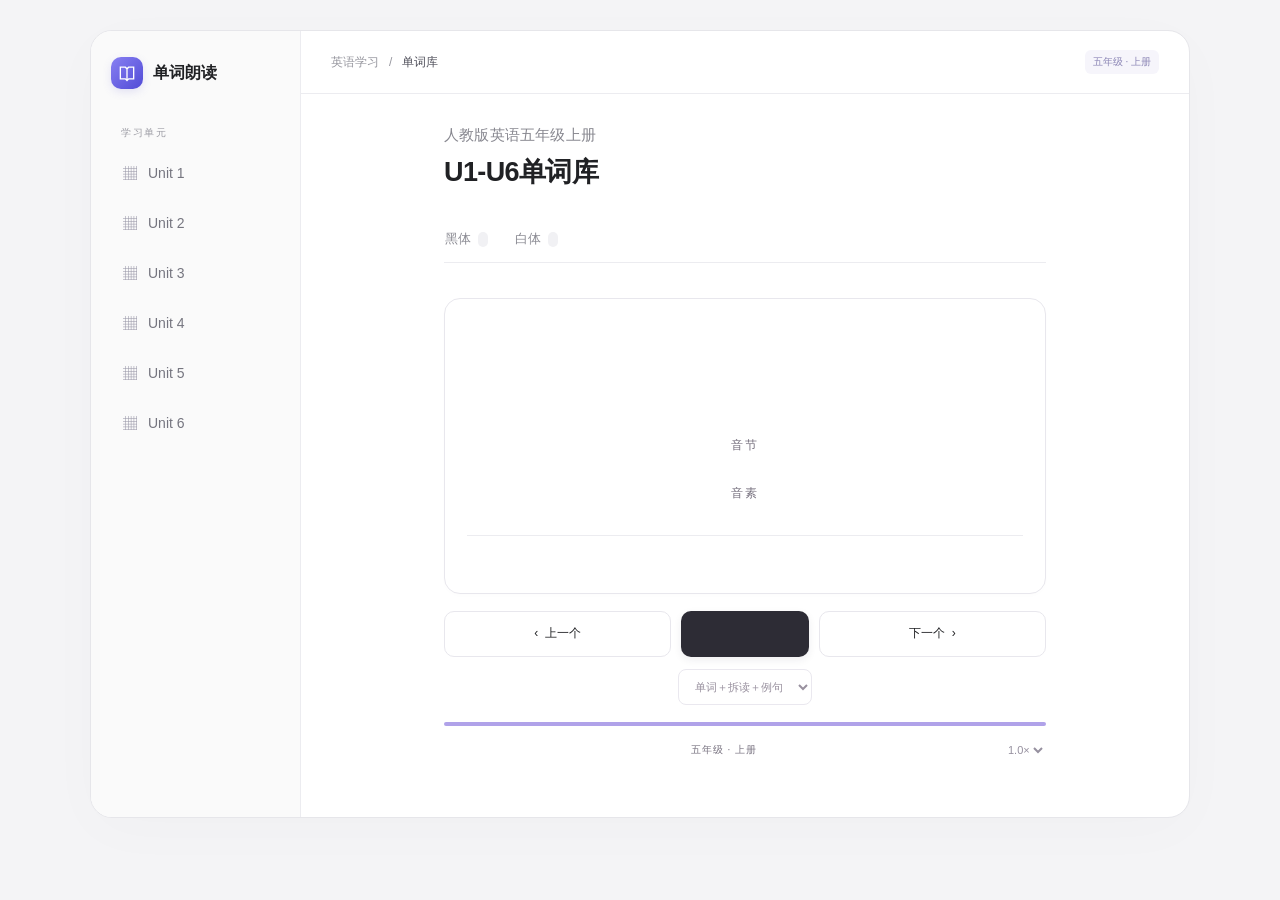
==== index.template.html @ 05b2318a "Fix mobile audio delay when switching units Replace whole-unit downloads with small three-word packs" ====
<!doctype html>
<html lang="zh-CN">
<head>
<meta charset="utf-8">
<meta name="viewport" content="width=device-width, initial-scale=1, viewport-fit=cover">
<link rel="icon" href="data:image/svg+xml,%3Csvg xmlns='http://www.w3.org/2000/svg' viewBox='0 0 32 32'%3E%3Crect width='32' height='32' rx='8' fill='%236659d7'/%3E%3Cpath d='M7 8h7l2 2 2-2h7v17h-7l-2 2-2-2H7zM16 10v17' fill='none' stroke='white' stroke-width='1.5'/%3E%3C/svg%3E">
<meta name="theme-color" content="#f4f4f6">
<meta name="reader-build" content="20261116-audio3">
<meta name="description" content="人教版英语五年级上册U1-U6单词库">
<title>人教版英语五年级上册U1-U6单词库</title>
<style>
:root{color-scheme:light;--ink:#202124;--muted:#898b92;--green:#5b55df;--wash:#f2f1ff;--line:#ececf0;--paper:#fff;font-family:-apple-system,BlinkMacSystemFont,"PingFang SC","Microsoft YaHei",sans-serif}
*{box-sizing:border-box}body{margin:0;background:#f4f4f6;color:var(--ink);-webkit-tap-highlight-color:transparent}button,select{font:inherit}button{color:inherit;cursor:pointer;border:0;background:none;touch-action:manipulation}button:disabled{opacity:.3;cursor:default}button:focus-visible,select:focus-visible{outline:3px solid #b7b2ff;outline-offset:3px}button svg{width:20px;height:20px;fill:none;stroke:currentColor;stroke-width:1.6;stroke-linecap:round;stroke-linejoin:round;flex:none}.shell{max-width:1100px;margin:30px auto;background:#fff;border:1px solid #e6e6ea;border-radius:22px;box-shadow:0 12px 60px #25233305;display:grid;grid-template-columns:210px 1fr;overflow:hidden;min-height:850px}.sidebar{background:#fafafa;border-right:1px solid var(--line);padding:26px 20px}.brand{display:flex;align-items:center;gap:10px;font-size:16px;font-weight:650;margin:0 0 37px}.brand-icon{display:grid;place-items:center;border-radius:10px;width:32px;height:32px;color:#fff;background:linear-gradient(135deg,#8880f2,#514bd6);box-shadow:0 3px 8px #7369d52b}.brand-icon svg{width:20px;fill:none;stroke:currentColor;stroke-width:1.6}.nav-label{font-size:10px;letter-spacing:1.6px;color:#9c9ca4;margin:0 10px 12px}.units{display:grid;gap:6px}.unit{text-align:left;padding:12px;border-radius:9px;font-size:14px;min-height:45px;color:#75757f}.unit[aria-pressed=true]{background:#ecebf3;color:#282536;font-weight:650}.unit:before{content:'▦';margin-right:11px;color:#9b99a9}.unit[aria-pressed=true]:before{color:#6659d7}.main-panel{min-width:0}.topbar{border-bottom:1px solid var(--line);padding:19px 30px;font-size:12px;color:#96969e;display:flex;justify-content:space-between;align-items:center}.topbar strong{color:#50505b;font-weight:500}.edition{color:#8b85b5;background:#f6f5fb;padding:5px 8px;border-radius:6px;font-size:10px}.content{max-width:670px;margin:0 auto;padding:27px 34px}header{margin-bottom:21px}h1{font-size:15px;font-weight:500;letter-spacing:.2px;margin:0;color:#87878f;line-height:1.8}h1 span{display:block;font-size:27px;color:#202124;font-weight:650;letter-spacing:-.6px}.categories{display:flex;gap:25px;border-bottom:1px solid var(--line);align-items:center}.category{font-size:13px;position:relative;padding:11px 1px 13px;color:#8b8b93;min-height:44px}.category span{font-size:10px;margin-left:7px;background:#f1f1f4;border-radius:5px;padding:2px 5px}.category[aria-pressed=true]{color:#282632;font-weight:600}.category[aria-pressed=true]:after{content:'';position:absolute;height:2px;background:#34313f;bottom:-1px;left:0;right:0}.group-count{margin-left:auto;font-size:11px;color:#9e9da5}.word-strip{display:flex;overflow-x:auto;gap:6px;margin:15px 0;padding:0 0 5px;scrollbar-width:none}.word-strip::-webkit-scrollbar{display:none}.word-tab{white-space:nowrap;min-height:44px;padding:8px 12px;border-radius:8px;font-size:12px;color:#929099}.word-tab[aria-current=true]{background:#f0edff;color:#6955c9;font-weight:600}.card{background:#fff;border:1px solid #e8e7ed;border-radius:16px;padding:20px 22px 25px;box-shadow:0 2px 4px #211d3803}.card-meta{display:flex;justify-content:space-between;font-size:10px;letter-spacing:1.3px;color:#aaa8b4}.card-meta strong{font-weight:500;color:#868292}.word-area{text-align:center;padding:20px 0 22px}.word-button{font:600 clamp(32px,7vw,46px)/1.2 Georgia,"Times New Roman",serif;letter-spacing:-1px;border-radius:10px;padding:7px 8px;max-width:100%;overflow-wrap:anywhere}.word-button sup{font-size:17px;vertical-align:super;color:#aaa5bc;margin-right:4px}.word-button .c0{color:#2c2b36}.word-button .c1{color:#7562ce}.word-button .c2{color:#637daa}.ipa{display:flex;align-items:center;justify-content:center;gap:9px;min-height:42px;margin:7px auto 0;padding:5px 10px;border-radius:9px;color:#84808e;font:20px "Times New Roman",serif}.ipa svg{width:16px;height:16px;color:#9187bf}.meaning{font-size:14px;line-height:1.8;color:#6f6c77;margin:6px 0 0}.section-label{font-size:10px;color:#aaa5b3;letter-spacing:1.6px;text-align:center;margin:0 0 9px}.syllables{display:flex;flex-wrap:wrap;justify-content:center;gap:8px;margin-bottom:22px}.syllable{min-width:60px;min-height:59px;border:1px solid #eae7f3;background:#faf9fd;border-radius:10px;padding:8px 12px;color:#76649f}.syllable b{display:block;font:500 18px Georgia,serif}.syllable small{font:16px "Times New Roman",serif;display:block;margin-top:4px}.phonics{display:flex;justify-content:center;flex-wrap:wrap;gap:6px;margin-bottom:24px}.phone-group{display:flex;flex-direction:column;align-items:center;border:1px solid #eeedf1;border-radius:9px;background:#fdfdfd;min-width:44px;overflow:hidden}.grapheme{font:14px Georgia,serif;color:#a29ba9;padding:7px 7px 0}.phone-buttons{display:flex}.phoneme{font:17px "Times New Roman",serif;min-width:44px;min-height:44px;padding:6px;border-radius:8px;color:#5c5668}.silent{font-size:10px;padding:10px;color:#aaa}.example{border-top:1px solid var(--line);padding-top:17px}.example-button{display:flex;gap:10px;align-items:center;justify-content:center;width:100%;font:16px/1.7 Georgia,serif;text-align:center;padding:6px;border-radius:9px}.example-button svg{color:#938ab8;width:18px}.translation{font-size:12px;line-height:1.8;text-align:center;color:#a19aa9;margin:3px 0 0}.controls{display:flex;gap:10px;margin-top:17px}.step{min-height:46px;flex:1;border:1px solid #e8e7ed;border-radius:10px;font-size:12px;background:#fff}.play{display:flex;align-items:center;justify-content:center;gap:8px;min-height:46px;min-width:128px;border-radius:10px;background:#2d2c35;color:#fff;font-size:13px;box-shadow:0 3px 8px #211d3812}.play-options{display:flex;justify-content:center;margin:12px 0}.play-options select{background:#fff;border:1px solid #eae8ef;border-radius:8px;color:#99919f;padding:7px 12px;font-size:11px;min-height:36px}.progress{height:4px;background:#f0edf5;border-radius:3px;overflow:hidden;margin-top:17px}.progress span{display:block;height:100%;background:#b0a2e9;transition:width .2s}.bottom{display:flex;align-items:center;justify-content:space-between;font-size:10px;color:#aaa5b1;margin-top:6px}.speed{background:none;color:#96909f;font-size:11px;border:0;min-height:36px}.footer-label{letter-spacing:1px}.status{font-size:12px;color:#ac8053;text-align:center;min-height:18px;margin:2px 0}.status:empty{visibility:hidden}.sr-only{position:absolute;width:1px;height:1px;overflow:hidden;clip:rect(0,0,0,0);white-space:nowrap}button.is-playing{background:#7463c8!important;color:#fff!important}button.is-playing span{color:#fff!important}button[aria-busy=true]{opacity:.5}
@media(max-width:900px){body{background:#fafafa}.shell{display:block;margin:0;border:0;border-radius:0;min-height:100vh}.sidebar{border:0;background:#fff;padding:18px 18px 0}.brand{font-size:14px;margin:0 0 18px}.brand-icon{width:27px;height:27px;border-radius:8px}.nav-label{display:none}.units{grid-template-columns:repeat(6,minmax(0,1fr));gap:5px}.unit{font-size:11px;min-height:44px;padding:9px 0;text-align:center;background:#f8f8fa;border:1px solid #efedf2}.unit:before{display:none}.unit[aria-pressed=true]{background:#ece9f9;border-color:#e0daf4;color:#67519f}.topbar{display:none}.content{padding:20px 18px 22px}h1{font-size:13px}h1 span{font-size:24px}.card{padding:17px 14px 20px}.word-area{padding:17px 0}.word-button{font-size:39px}header{margin-bottom:15px}.word-strip{margin:12px 0}.syllables{margin-bottom:18px}.phonics{gap:4px;margin-bottom:20px}.phone-group,.phoneme{min-width:44px}.categories{gap:24px}.controls{gap:8px}.play{min-width:120px}}
@media(max-width:360px){.content{padding:17px 13px}.sidebar{padding:16px 13px 0}.unit{font-size:10px}.word-button{font-size:34px}.syllable{min-width:53px;padding:8px}.play{min-width:108px}}
@media(prefers-reduced-motion:reduce){*{transition:none!important;scroll-behavior:auto!important}}

.section-label,.card-meta,.card-meta strong,.translation,.word-tab,.group-count,.bottom,.grapheme{color:#77717f}.section-label,.translation{font-size:12px}.word-tab{font-size:13px}.word-tab[aria-current=true]{color:#6451bd}.unit{min-height:44px}

.syllable:disabled{opacity:.4}.shell{min-height:0}@media(max-width:900px){.content{padding-bottom:max(22px,env(safe-area-inset-bottom))}.sidebar{padding-top:max(18px,env(safe-area-inset-top))}.word-strip{scroll-snap-type:x proximity}.word-tab{scroll-snap-align:center}.card{border-radius:16px}}
@media(max-width:900px){.ipa,.play-options select,.speed{min-height:44px}.play-options select,.speed{font-size:14px}}
</style>
</head>
<body>
<main class="shell">
<aside class="sidebar"><div class="brand"><span class="brand-icon" aria-hidden="true"><svg viewBox="0 0 24 24"><path d="M4 5h6l2 2 2-2h6v14h-6l-2 2-2-2H4zM12 7v14"/></svg></span>单词朗读</div><p class="nav-label">学习单元</p><nav class="units" aria-label="选择单元"><button class="unit" data-unit="1">Unit 1</button><button class="unit" data-unit="2">Unit 2</button><button class="unit" data-unit="3">Unit 3</button><button class="unit" data-unit="4">Unit 4</button><button class="unit" data-unit="5">Unit 5</button><button class="unit" data-unit="6">Unit 6</button></nav></aside><section class="main-panel"><div class="topbar"><span>英语学习 &nbsp; / &nbsp; <strong>单词库</strong></span><span class="edition">五年级 · 上册</span></div><div class="content"><header><h1>人教版英语五年级上册<span>U1-U6单词库</span></h1></header><nav class="categories" aria-label="选择词汇分类"><button class="category" data-group="bold">黑体<span id="bold-count"></span></button><button class="category" data-group="regular">白体<span id="regular-count"></span></button><span class="group-count" id="group-count"></span></nav>
<nav class="word-strip" id="word-strip" aria-label="选择单词"></nav>
<article class="card" aria-label="当前单词"><div class="card-meta"><strong id="card-unit"></strong><span id="card-index"></span></div><div class="word-area"><button class="word-button" id="word" lang="en-GB"></button><button class="ipa" id="ipa"></button><p class="meaning" id="meaning"></p></div><div class="section-label" id="syllable-label">音节</div><div class="syllables" id="syllables" aria-label="分音节朗读"></div><div class="section-label">音素</div><div class="phonics" id="phonics" aria-label="字母组合与音素"></div><div class="example"><button class="example-button" id="example" lang="en-GB"></button><p class="translation" id="translation"></p></div></article>
<div class="controls"><button class="step" id="previous" aria-label="上一个单词">‹&nbsp; 上一个</button><button class="play" id="auto"></button><button class="step" id="next" aria-label="下一个单词">下一个 &nbsp;›</button></div>
<div class="play-options"><label><span class="sr-only">连续朗读模式</span><select id="mode" aria-label="连续朗读模式"><option value="word">只读单词</option><option value="full" selected>单词＋拆读＋例句</option></select></label></div>
<div class="progress" aria-hidden="true"><span id="progress"></span></div>
<div class="bottom"><span id="position"></span><span class="footer-label">五年级 · 上册</span><label><span class="sr-only">朗读速度</span><select class="speed" id="speed" aria-label="朗读速度"><option value="0.8">0.8×</option><option value="1" selected>1.0×</option><option value="1.2">1.2×</option></select></label></div>
<p class="status" id="status" role="status" aria-live="polite"></p>
<audio id="player" preload="auto" playsinline></audio>
</div></section></main>
<script>
const WORDS=__WORDS__;
const AUDIO_INDEX=__AUDIO_INDEX__;
__AUDIO_ENGINE__
__APP__
</script>
</body>
</html>
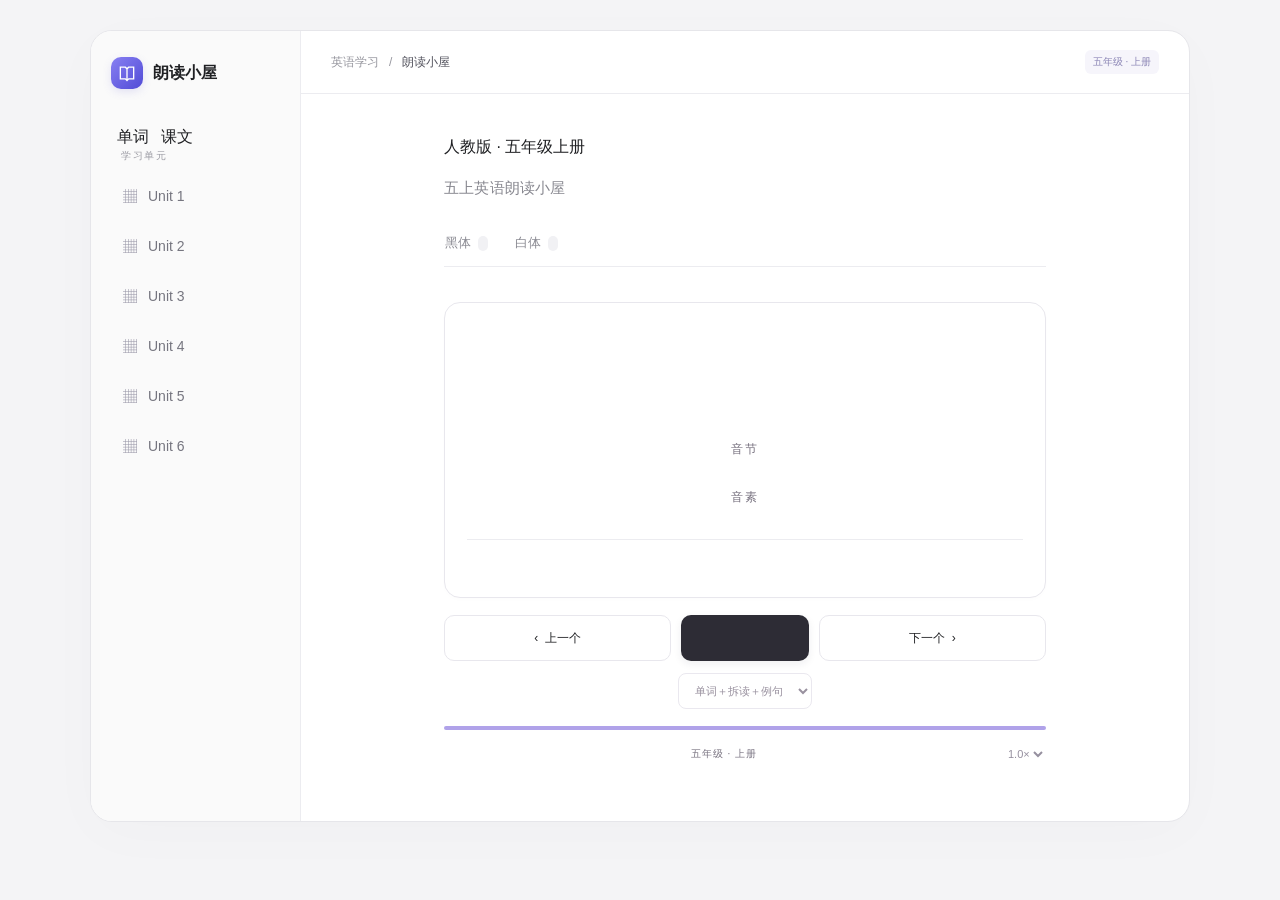
==== commit 111477a4: "Add reading house with twelve voiced dialogues Rename the site to 五上英语朗读小屋. Add Word/Text navigation" ====
--- a/index.template.html
+++ b/index.template.html
@@ -4,10 +4,10 @@
 <meta charset="utf-8">
 <meta name="viewport" content="width=device-width, initial-scale=1, viewport-fit=cover">
 <link rel="icon" href="data:image/svg+xml,%3Csvg xmlns='http://www.w3.org/2000/svg' viewBox='0 0 32 32'%3E%3Crect width='32' height='32' rx='8' fill='%236659d7'/%3E%3Cpath d='M7 8h7l2 2 2-2h7v17h-7l-2 2-2-2H7zM16 10v17' fill='none' stroke='white' stroke-width='1.5'/%3E%3C/svg%3E">
-<meta name="theme-color" content="#f4f4f6">
-<meta name="reader-build" content="20261116-audio3">
-<meta name="description" content="人教版英语五年级上册U1-U6单词库">
-<title>人教版英语五年级上册U1-U6单词库</title>
+<meta name="theme-color" content="#f1eff9">
+<meta name="reader-build" content="20261117-house1">
+<meta name="description" content="五上英语朗读小屋">
+<title>五上英语朗读小屋</title>
 <style>
 :root{color-scheme:light;--ink:#202124;--muted:#898b92;--green:#5b55df;--wash:#f2f1ff;--line:#ececf0;--paper:#fff;font-family:-apple-system,BlinkMacSystemFont,"PingFang SC","Microsoft YaHei",sans-serif}
 *{box-sizing:border-box}body{margin:0;background:#f4f4f6;color:var(--ink);-webkit-tap-highlight-color:transparent}button,select{font:inherit}button{color:inherit;cursor:pointer;border:0;background:none;touch-action:manipulation}button:disabled{opacity:.3;cursor:default}button:focus-visible,select:focus-visible{outline:3px solid #b7b2ff;outline-offset:3px}button svg{width:20px;height:20px;fill:none;stroke:currentColor;stroke-width:1.6;stroke-linecap:round;stroke-linejoin:round;flex:none}.shell{max-width:1100px;margin:30px auto;background:#fff;border:1px solid #e6e6ea;border-radius:22px;box-shadow:0 12px 60px #25233305;display:grid;grid-template-columns:210px 1fr;overflow:hidden;min-height:850px}.sidebar{background:#fafafa;border-right:1px solid var(--line);padding:26px 20px}.brand{display:flex;align-items:center;gap:10px;font-size:16px;font-weight:650;margin:0 0 37px}.brand-icon{display:grid;place-items:center;border-radius:10px;width:32px;height:32px;color:#fff;background:linear-gradient(135deg,#8880f2,#514bd6);box-shadow:0 3px 8px #7369d52b}.brand-icon svg{width:20px;fill:none;stroke:currentColor;stroke-width:1.6}.nav-label{font-size:10px;letter-spacing:1.6px;color:#9c9ca4;margin:0 10px 12px}.units{display:grid;gap:6px}.unit{text-align:left;padding:12px;border-radius:9px;font-size:14px;min-height:45px;color:#75757f}.unit[aria-pressed=true]{background:#ecebf3;color:#282536;font-weight:650}.unit:before{content:'▦';margin-right:11px;color:#9b99a9}.unit[aria-pressed=true]:before{color:#6659d7}.main-panel{min-width:0}.topbar{border-bottom:1px solid var(--line);padding:19px 30px;font-size:12px;color:#96969e;display:flex;justify-content:space-between;align-items:center}.topbar strong{color:#50505b;font-weight:500}.edition{color:#8b85b5;background:#f6f5fb;padding:5px 8px;border-radius:6px;font-size:10px}.content{max-width:670px;margin:0 auto;padding:27px 34px}header{margin-bottom:21px}h1{font-size:15px;font-weight:500;letter-spacing:.2px;margin:0;color:#87878f;line-height:1.8}h1 span{display:block;font-size:27px;color:#202124;font-weight:650;letter-spacing:-.6px}.categories{display:flex;gap:25px;border-bottom:1px solid var(--line);align-items:center}.category{font-size:13px;position:relative;padding:11px 1px 13px;color:#8b8b93;min-height:44px}.category span{font-size:10px;margin-left:7px;background:#f1f1f4;border-radius:5px;padding:2px 5px}.category[aria-pressed=true]{color:#282632;font-weight:600}.category[aria-pressed=true]:after{content:'';position:absolute;height:2px;background:#34313f;bottom:-1px;left:0;right:0}.group-count{margin-left:auto;font-size:11px;color:#9e9da5}.word-strip{display:flex;overflow-x:auto;gap:6px;margin:15px 0;padding:0 0 5px;scrollbar-width:none}.word-strip::-webkit-scrollbar{display:none}.word-tab{white-space:nowrap;min-height:44px;padding:8px 12px;border-radius:8px;font-size:12px;color:#929099}.word-tab[aria-current=true]{background:#f0edff;color:#6955c9;font-weight:600}.card{background:#fff;border:1px solid #e8e7ed;border-radius:16px;padding:20px 22px 25px;box-shadow:0 2px 4px #211d3803}.card-meta{display:flex;justify-content:space-between;font-size:10px;letter-spacing:1.3px;color:#aaa8b4}.card-meta strong{font-weight:500;color:#868292}.word-area{text-align:center;padding:20px 0 22px}.word-button{font:600 clamp(32px,7vw,46px)/1.2 Georgia,"Times New Roman",serif;letter-spacing:-1px;border-radius:10px;padding:7px 8px;max-width:100%;overflow-wrap:anywhere}.word-button sup{font-size:17px;vertical-align:super;color:#aaa5bc;margin-right:4px}.word-button .c0{color:#2c2b36}.word-button .c1{color:#7562ce}.word-button .c2{color:#637daa}.ipa{display:flex;align-items:center;justify-content:center;gap:9px;min-height:42px;margin:7px auto 0;padding:5px 10px;border-radius:9px;color:#84808e;font:20px "Times New Roman",serif}.ipa svg{width:16px;height:16px;color:#9187bf}.meaning{font-size:14px;line-height:1.8;color:#6f6c77;margin:6px 0 0}.section-label{font-size:10px;color:#aaa5b3;letter-spacing:1.6px;text-align:center;margin:0 0 9px}.syllables{display:flex;flex-wrap:wrap;justify-content:center;gap:8px;margin-bottom:22px}.syllable{min-width:60px;min-height:59px;border:1px solid #eae7f3;background:#faf9fd;border-radius:10px;padding:8px 12px;color:#76649f}.syllable b{display:block;font:500 18px Georgia,serif}.syllable small{font:16px "Times New Roman",serif;display:block;margin-top:4px}.phonics{display:flex;justify-content:center;flex-wrap:wrap;gap:6px;margin-bottom:24px}.phone-group{display:flex;flex-direction:column;align-items:center;border:1px solid #eeedf1;border-radius:9px;background:#fdfdfd;min-width:44px;overflow:hidden}.grapheme{font:14px Georgia,serif;color:#a29ba9;padding:7px 7px 0}.phone-buttons{display:flex}.phoneme{font:17px "Times New Roman",serif;min-width:44px;min-height:44px;padding:6px;border-radius:8px;color:#5c5668}.silent{font-size:10px;padding:10px;color:#aaa}.example{border-top:1px solid var(--line);padding-top:17px}.example-button{display:flex;gap:10px;align-items:center;justify-content:center;width:100%;font:16px/1.7 Georgia,serif;text-align:center;padding:6px;border-radius:9px}.example-button svg{color:#938ab8;width:18px}.translation{font-size:12px;line-height:1.8;text-align:center;color:#a19aa9;margin:3px 0 0}.controls{display:flex;gap:10px;margin-top:17px}.step{min-height:46px;flex:1;border:1px solid #e8e7ed;border-radius:10px;font-size:12px;background:#fff}.play{display:flex;align-items:center;justify-content:center;gap:8px;min-height:46px;min-width:128px;border-radius:10px;background:#2d2c35;color:#fff;font-size:13px;box-shadow:0 3px 8px #211d3812}.play-options{display:flex;justify-content:center;margin:12px 0}.play-options select{background:#fff;border:1px solid #eae8ef;border-radius:8px;color:#99919f;padding:7px 12px;font-size:11px;min-height:36px}.progress{height:4px;background:#f0edf5;border-radius:3px;overflow:hidden;margin-top:17px}.progress span{display:block;height:100%;background:#b0a2e9;transition:width .2s}.bottom{display:flex;align-items:center;justify-content:space-between;font-size:10px;color:#aaa5b1;margin-top:6px}.speed{background:none;color:#96909f;font-size:11px;border:0;min-height:36px}.footer-label{letter-spacing:1px}.status{font-size:12px;color:#ac8053;text-align:center;min-height:18px;margin:2px 0}.status:empty{visibility:hidden}.sr-only{position:absolute;width:1px;height:1px;overflow:hidden;clip:rect(0,0,0,0);white-space:nowrap}button.is-playing{background:#7463c8!important;color:#fff!important}button.is-playing span{color:#fff!important}button[aria-busy=true]{opacity:.5}
@@ -19,25 +19,30 @@
 
 .syllable:disabled{opacity:.4}.shell{min-height:0}@media(max-width:900px){.content{padding-bottom:max(22px,env(safe-area-inset-bottom))}.sidebar{padding-top:max(18px,env(safe-area-inset-top))}.word-strip{scroll-snap-type:x proximity}.word-tab{scroll-snap-align:center}.card{border-radius:16px}}
 @media(max-width:900px){.ipa,.play-options select,.speed{min-height:44px}.play-options select,.speed{font-size:14px}}
+
+__HOUSE_CSS__
 </style>
 </head>
 <body>
 <main class="shell">
-<aside class="sidebar"><div class="brand"><span class="brand-icon" aria-hidden="true"><svg viewBox="0 0 24 24"><path d="M4 5h6l2 2 2-2h6v14h-6l-2 2-2-2H4zM12 7v14"/></svg></span>单词朗读</div><p class="nav-label">学习单元</p><nav class="units" aria-label="选择单元"><button class="unit" data-unit="1">Unit 1</button><button class="unit" data-unit="2">Unit 2</button><button class="unit" data-unit="3">Unit 3</button><button class="unit" data-unit="4">Unit 4</button><button class="unit" data-unit="5">Unit 5</button><button class="unit" data-unit="6">Unit 6</button></nav></aside><section class="main-panel"><div class="topbar"><span>英语学习 &nbsp; / &nbsp; <strong>单词库</strong></span><span class="edition">五年级 · 上册</span></div><div class="content"><header><h1>人教版英语五年级上册<span>U1-U6单词库</span></h1></header><nav class="categories" aria-label="选择词汇分类"><button class="category" data-group="bold">黑体<span id="bold-count"></span></button><button class="category" data-group="regular">白体<span id="regular-count"></span></button><span class="group-count" id="group-count"></span></nav>
+<aside class="sidebar"><div class="brand"><span class="brand-icon" aria-hidden="true"><svg viewBox="0 0 24 24"><path d="M4 5h6l2 2 2-2h6v14h-6l-2 2-2-2H4zM12 7v14"/></svg></span>朗读小屋</div><nav class="view-tabs" aria-label="朗读内容"><button class="view-tab" data-view="words">单词</button><button class="view-tab" data-view="texts">课文</button></nav><p class="nav-label">学习单元</p><nav class="units" aria-label="选择单元"><button class="unit" data-unit="1">Unit 1</button><button class="unit" data-unit="2">Unit 2</button><button class="unit" data-unit="3">Unit 3</button><button class="unit" data-unit="4">Unit 4</button><button class="unit" data-unit="5">Unit 5</button><button class="unit" data-unit="6">Unit 6</button></nav></aside><section class="main-panel"><div class="topbar"><span>英语学习 &nbsp; / &nbsp; <strong>朗读小屋</strong></span><span class="edition">五年级 · 上册</span></div><div class="content"><header><p class="eyebrow">人教版 · 五年级上册</p><h1>五上英语朗读小屋</h1></header><section id="words-panel" aria-label="单词"><nav class="categories" aria-label="选择词汇分类"><button class="category" data-group="bold">黑体<span id="bold-count"></span></button><button class="category" data-group="regular">白体<span id="regular-count"></span></button><span class="group-count" id="group-count"></span></nav>
 <nav class="word-strip" id="word-strip" aria-label="选择单词"></nav>
 <article class="card" aria-label="当前单词"><div class="card-meta"><strong id="card-unit"></strong><span id="card-index"></span></div><div class="word-area"><button class="word-button" id="word" lang="en-GB"></button><button class="ipa" id="ipa"></button><p class="meaning" id="meaning"></p></div><div class="section-label" id="syllable-label">音节</div><div class="syllables" id="syllables" aria-label="分音节朗读"></div><div class="section-label">音素</div><div class="phonics" id="phonics" aria-label="字母组合与音素"></div><div class="example"><button class="example-button" id="example" lang="en-GB"></button><p class="translation" id="translation"></p></div></article>
 <div class="controls"><button class="step" id="previous" aria-label="上一个单词">‹&nbsp; 上一个</button><button class="play" id="auto"></button><button class="step" id="next" aria-label="下一个单词">下一个 &nbsp;›</button></div>
 <div class="play-options"><label><span class="sr-only">连续朗读模式</span><select id="mode" aria-label="连续朗读模式"><option value="word">只读单词</option><option value="full" selected>单词＋拆读＋例句</option></select></label></div>
 <div class="progress" aria-hidden="true"><span id="progress"></span></div>
 <div class="bottom"><span id="position"></span><span class="footer-label">五年级 · 上册</span><label><span class="sr-only">朗读速度</span><select class="speed" id="speed" aria-label="朗读速度"><option value="0.8">0.8×</option><option value="1" selected>1.0×</option><option value="1.2">1.2×</option></select></label></div>
-<p class="status" id="status" role="status" aria-live="polite"></p>
+</section><section id="lessons-panel" aria-label="课文" hidden><nav class="lesson-switch" aria-label="选择课文"><button class="part-button" data-part="a">Part A</button><button class="part-button" data-part="b">Part B</button></nav><div class="lesson-heading"><div><p class="lesson-page" id="lesson-page"></p><h2 class="lesson-title" id="lesson-title"></h2></div><div><button class="lesson-play" id="lesson-auto">整篇朗读</button><span class="lesson-rate">英音 · 0.8×</span></div></div><div class="lesson-lines" id="lesson-lines"></div></section><p class="status" id="status" role="status" aria-live="polite"></p>
 <audio id="player" preload="auto" playsinline></audio>
 </div></section></main>
 <script>
 const WORDS=__WORDS__;
+const LESSONS=__LESSONS__;
 const AUDIO_INDEX=__AUDIO_INDEX__;
 __AUDIO_ENGINE__
 __APP__
+__LESSONS_APP__
+initLessons();
 </script>
 </body>
 </html>
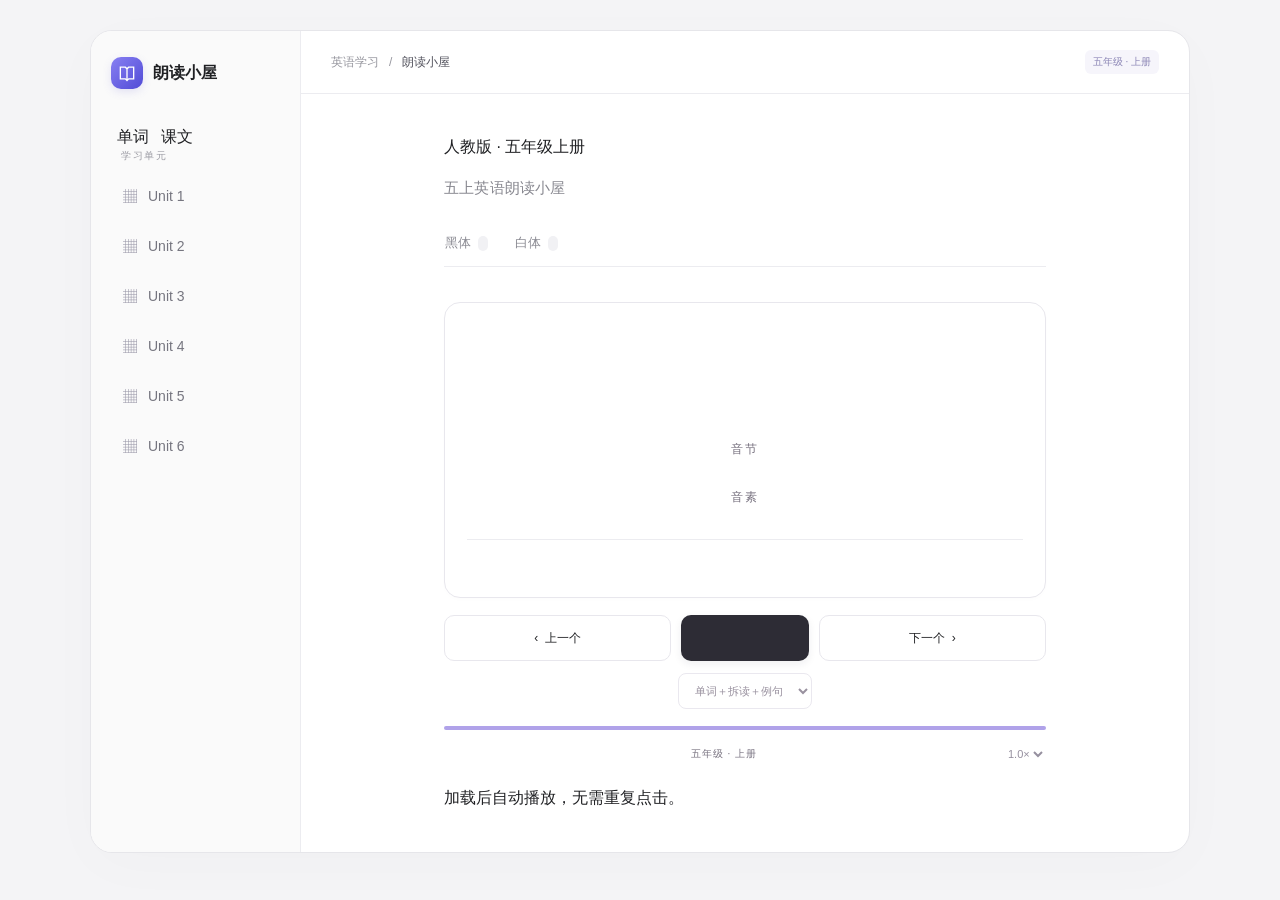
==== commit 962c9d7e: "Improve mobile reader and show audio loading feedback" ====
--- a/index.template.html
+++ b/index.template.html
@@ -5,7 +5,7 @@
 <meta name="viewport" content="width=device-width, initial-scale=1, viewport-fit=cover">
 <link rel="icon" href="data:image/svg+xml,%3Csvg xmlns='http://www.w3.org/2000/svg' viewBox='0 0 32 32'%3E%3Crect width='32' height='32' rx='8' fill='%236659d7'/%3E%3Cpath d='M7 8h7l2 2 2-2h7v17h-7l-2 2-2-2H7zM16 10v17' fill='none' stroke='white' stroke-width='1.5'/%3E%3C/svg%3E">
 <meta name="theme-color" content="#f1eff9">
-<meta name="reader-build" content="20261117-house1">
+<meta name="reader-build" content="20261119-loading1">
 <meta name="description" content="五上英语朗读小屋">
 <title>五上英语朗读小屋</title>
 <style>
@@ -32,7 +32,12 @@
 <div class="play-options"><label><span class="sr-only">连续朗读模式</span><select id="mode" aria-label="连续朗读模式"><option value="word">只读单词</option><option value="full" selected>单词＋拆读＋例句</option></select></label></div>
 <div class="progress" aria-hidden="true"><span id="progress"></span></div>
 <div class="bottom"><span id="position"></span><span class="footer-label">五年级 · 上册</span><label><span class="sr-only">朗读速度</span><select class="speed" id="speed" aria-label="朗读速度"><option value="0.8">0.8×</option><option value="1" selected>1.0×</option><option value="1.2">1.2×</option></select></label></div>
-</section><section id="lessons-panel" aria-label="课文" hidden><nav class="lesson-switch" aria-label="选择课文"><button class="part-button" data-part="a">Part A</button><button class="part-button" data-part="b">Part B</button></nav><div class="lesson-heading"><div><p class="lesson-page" id="lesson-page"></p><h2 class="lesson-title" id="lesson-title"></h2></div><div><button class="lesson-play" id="lesson-auto">整篇朗读</button><span class="lesson-rate">英音 · 0.8×</span></div></div><div class="lesson-lines" id="lesson-lines"></div></section><p class="status" id="status" role="status" aria-live="polite"></p>
+</section><section id="lessons-panel" aria-label="课文" hidden><nav class="lesson-switch" aria-label="选择课文"><button class="part-button" data-part="a">Part A</button><button class="part-button" data-part="b">Part B</button></nav><div class="lesson-heading"><div><p class="lesson-page" id="lesson-page"></p><h2 class="lesson-title" id="lesson-title"></h2></div><div><button class="lesson-play" id="lesson-auto">整篇朗读</button><span class="lesson-rate">英音 · 0.8×</span></div></div><div class="lesson-lines" id="lesson-lines"></div></section><div class="audio-feedback" id="audio-feedback" data-state="idle" aria-hidden="true">
+  <p class="audio-message" id="audio-message"></p>
+  <p class="audio-hint">加载后自动播放，无需重复点击。</p>
+  <div class="audio-loading-track"><span></span></div>
+</div>
+<p class="sr-only" id="status" role="status" aria-atomic="true"></p>
 <audio id="player" preload="auto" playsinline></audio>
 </div></section></main>
 <script>
